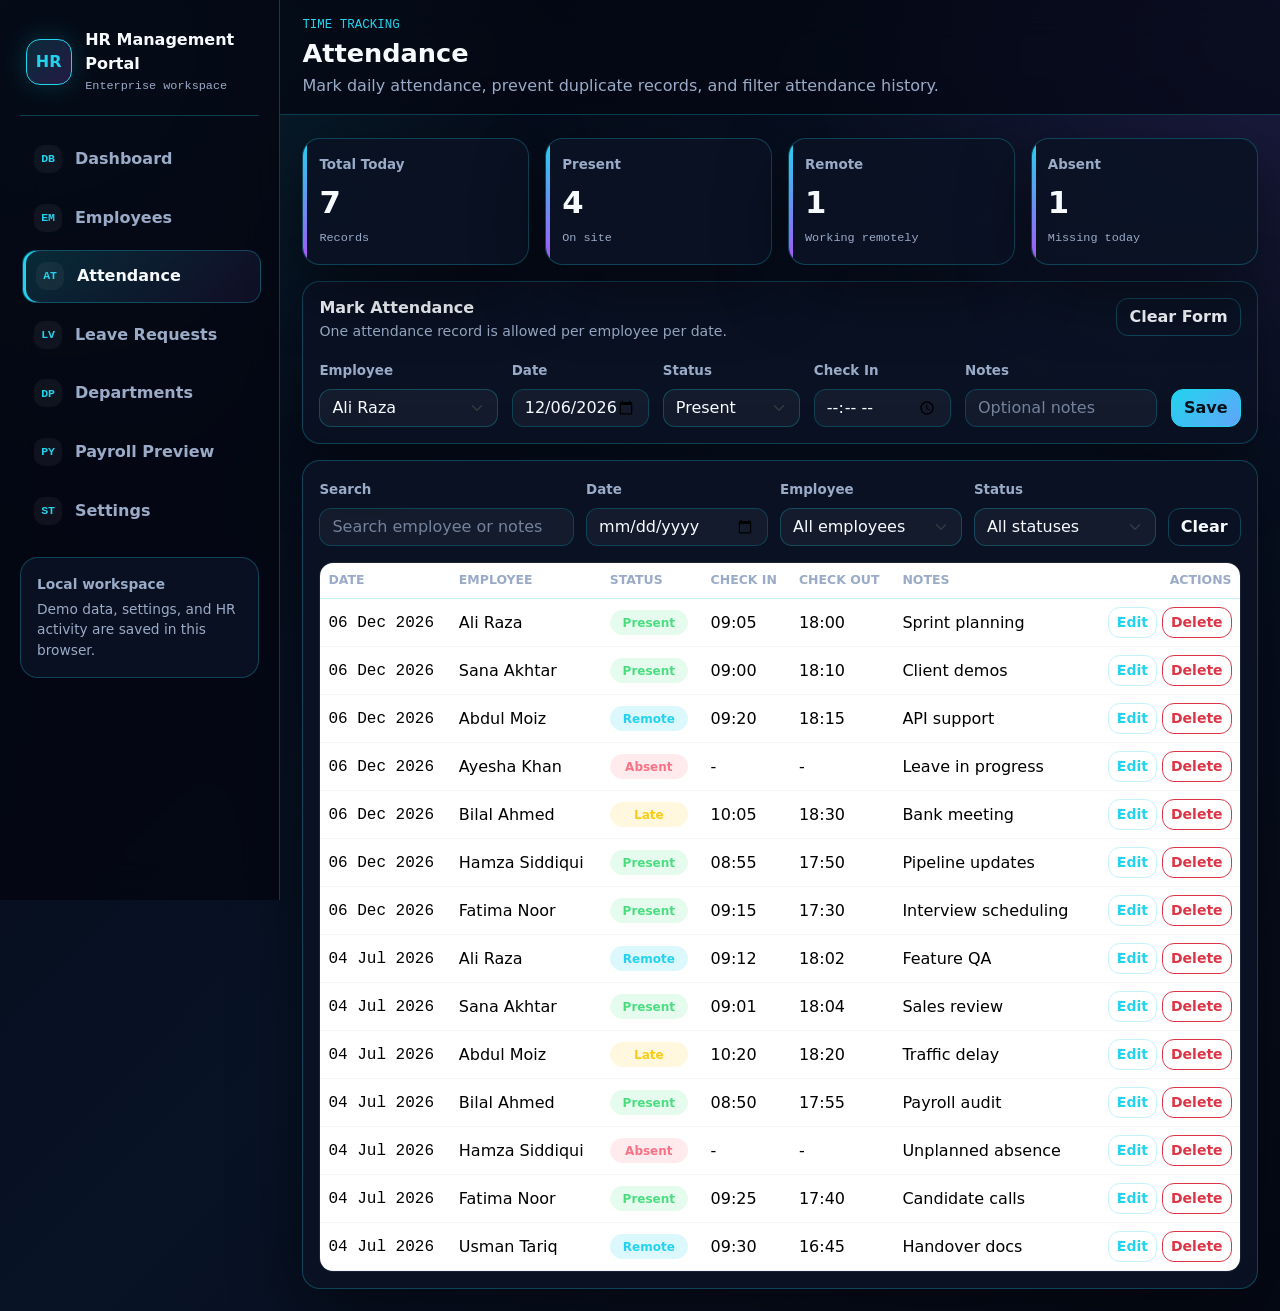
==== attendance.html @ df69374d "Initial HR management portal" ====
<!doctype html><html lang="en"><head><meta charset="utf-8"><meta name="viewport" content="width=device-width, initial-scale=1"><title>Attendance | HR Management Portal</title><link href="https://cdn.jsdelivr.net/npm/bootstrap@5.3.3/dist/css/bootstrap.min.css" rel="stylesheet"><link href="styles.css" rel="stylesheet"><link href="css/attendance.css" rel="stylesheet"></head><body><div class="hr-app"><div id="sidebarMount"></div><main class="main-shell"><header class="topbar"><div><p class="page-kicker">Time Tracking</p><h1 class="page-title">Attendance</h1><p class="page-subtitle">Mark daily attendance, prevent duplicate records, and filter attendance history.</p></div><button class="btn btn-outline-info mobile-nav-toggle" id="mobileNavToggle" type="button">Menu</button></header><section class="content"><div id="statusMessage" class="status-message"></div><div class="hr-grid grid-4 attendance-summary" id="attendanceStats"></div><section class="form-panel mb-3"><div class="panel-header"><div><h2 class="panel-title" id="attendanceFormTitle">Mark Attendance</h2><p class="panel-note">One attendance record is allowed per employee per date.</p></div><button class="btn btn-outline-light" id="resetAttendanceForm" type="button">Clear Form</button></div><form id="attendanceForm"><input type="hidden" id="attendanceId"><div class="attendance-form-grid"><div><label class="form-label">Employee</label><select class="form-select" id="attendanceEmployee" required></select></div><div><label class="form-label">Date</label><input class="form-control" id="attendanceDate" type="date" required></div><div><label class="form-label">Status</label><select class="form-select" id="attendanceStatus"><option>Present</option><option>Absent</option><option>Late</option><option>Remote</option></select></div><div><label class="form-label">Check In</label><input class="form-control" id="checkIn" type="time"></div><div><label class="form-label">Notes</label><input class="form-control" id="attendanceNotes" placeholder="Optional notes"></div><button class="btn btn-primary" type="submit">Save</button></div></form></section><section class="table-panel"><div class="filter-bar"><div><label class="form-label">Search</label><input class="form-control" id="attendanceSearch" placeholder="Search employee or notes"></div><div><label class="form-label">Date</label><input class="form-control" id="attendanceDateFilter" type="date"></div><div><label class="form-label">Employee</label><select class="form-select" id="attendanceEmployeeFilter"></select></div><div><label class="form-label">Status</label><select class="form-select" id="attendanceStatusFilter"><option value="">All statuses</option><option>Present</option><option>Absent</option><option>Late</option><option>Remote</option></select></div><button class="btn btn-outline-light" id="clearAttendanceFilters" type="button">Clear</button></div><div id="attendanceTableWrap"></div></section></section></main></div><script src="https://code.jquery.com/jquery-3.7.1.min.js"></script><script src="https://cdn.jsdelivr.net/npm/bootstrap@5.3.3/dist/js/bootstrap.bundle.min.js"></script><script src="js/shared.js"></script><script src="js/attendance.js"></script></body></html>
---- styles.css ----
:root {
  --bg: #040712;
  --bg-soft: #07111f;
  --card: rgba(10, 18, 36, 0.9);
  --card-strong: rgba(14, 24, 48, 0.96);
  --text: #f7fbff;
  --muted: #9aabc7;
  --cyan: #22d3ee;
  --cyan-soft: rgba(34, 211, 238, 0.16);
  --purple: #a855f7;
  --purple-soft: rgba(168, 85, 247, 0.2);
  --green: #4ade80;
  --green-soft: rgba(74, 222, 128, 0.14);
  --yellow: #facc15;
  --red: #fb7185;
  --border: rgba(34, 211, 238, 0.26);
  --shadow: 0 22px 70px rgba(0, 0, 0, 0.48);
  --radius: 18px;
  --mono: "Cascadia Code", "Fira Code", Consolas, monospace;
}
* { box-sizing: border-box; }
body { min-height: 100vh; margin: 0; background: radial-gradient(circle at top left, rgba(34,211,238,.16), transparent 34rem), radial-gradient(circle at top right, rgba(168,85,247,.13), transparent 30rem), linear-gradient(135deg, var(--bg), #081326 52%, #050915); color: var(--text); font-family: Inter, system-ui, -apple-system, "Segoe UI", sans-serif; }
body.light-mode { --bg: #eef4fb; --bg-soft: #f8fbff; --card: rgba(255,255,255,.92); --card-strong: rgba(255,255,255,.98); --text: #111827; --muted: #5f6f89; --border: rgba(31,114,138,.22); --shadow: 0 18px 52px rgba(15,23,42,.14); background: linear-gradient(135deg, #f6fbff, #edf4fb 52%, #f8fbff); }
a { color: inherit; text-decoration: none; }
a:hover { color: var(--cyan); }
.hr-app { display: flex; min-height: 100vh; }
.sidebar { position: sticky; top: 0; width: 280px; height: 100vh; flex: 0 0 280px; padding: 1.25rem; border-right: 1px solid var(--border); background: rgba(4,7,18,.82); backdrop-filter: blur(18px); overflow-y: auto; z-index: 10; }
body.light-mode .sidebar { background: rgba(255,255,255,.84); }
body.compact-sidebar .sidebar { width: 92px; flex-basis: 92px; }
.sidebar-brand { display: flex; align-items: center; gap: .85rem; padding: .5rem .35rem 1.25rem; border-bottom: 1px solid var(--border); margin-bottom: 1rem; }
.brand-mark { display: grid; width: 46px; height: 46px; flex: 0 0 46px; place-items: center; border: 1px solid var(--cyan); border-radius: 14px; background: linear-gradient(135deg, var(--cyan-soft), var(--purple-soft)); color: var(--cyan); font-weight: 800; box-shadow: 0 0 26px rgba(34,211,238,.2); }
.brand-title { margin: 0; font-size: 1rem; font-weight: 800; }
.brand-subtitle { margin: .1rem 0 0; color: var(--muted); font-family: var(--mono); font-size: .74rem; }
body.compact-sidebar .brand-copy, body.compact-sidebar .nav-label, body.compact-sidebar .sidebar-footer { display: none; }
.sidebar-nav { display: grid; gap: .35rem; }
.sidebar-link { display: flex; align-items: center; gap: .8rem; min-height: 46px; padding: .72rem .82rem; border: 1px solid transparent; border-radius: 14px; color: var(--muted); font-weight: 700; transition: .2s ease; }
.sidebar-link:hover, .sidebar-link.active { border-color: var(--border); background: linear-gradient(135deg, var(--cyan-soft), rgba(168,85,247,.08)); color: var(--text); transform: translateX(2px); }
.sidebar-link.active { box-shadow: inset 3px 0 0 var(--cyan); }
.nav-icon { display: grid; width: 28px; height: 28px; flex: 0 0 28px; place-items: center; border-radius: 10px; background: rgba(255,255,255,.05); color: var(--cyan); font-size: .72rem; font-family: var(--mono); }
.sidebar-footer { margin-top: 1.25rem; padding: 1rem; border: 1px solid var(--border); border-radius: var(--radius); background: var(--card); color: var(--muted); font-size: .86rem; }
.main-shell { flex: 1; min-width: 0; }
.topbar { position: sticky; top: 0; z-index: 8; display: flex; align-items: center; justify-content: space-between; gap: 1rem; padding: 1rem 1.4rem; border-bottom: 1px solid var(--border); background: rgba(4,7,18,.66); backdrop-filter: blur(18px); }
body.light-mode .topbar { background: rgba(255,255,255,.76); }
.page-kicker { margin: 0 0 .2rem; color: var(--cyan); font-family: var(--mono); font-size: .78rem; text-transform: uppercase; }
.page-title { margin: 0; font-size: clamp(1.45rem, 2vw, 2.2rem); font-weight: 850; }
.page-subtitle { max-width: 760px; margin: .35rem 0 0; color: var(--muted); }
.content { width: min(1560px, 100%); margin: 0 auto; padding: 1.4rem; }
.panel, .metric-card, .form-panel, .table-panel, .chart-panel, .action-card, .summary-card, .data-card { border: 1px solid var(--border); border-radius: var(--radius); background: var(--card); box-shadow: var(--shadow); }
.panel, .form-panel, .table-panel, .chart-panel { padding: 1rem; }
.panel-header { display: flex; align-items: flex-start; justify-content: space-between; gap: 1rem; margin-bottom: 1rem; }
.panel-title { margin: 0; font-size: 1rem; font-weight: 800; }
.panel-note { margin: .22rem 0 0; color: var(--muted); font-size: .88rem; }
.metric-card, .summary-card { position: relative; overflow: hidden; padding: 1rem; }
.metric-card::before, .summary-card::before { content: ""; position: absolute; inset: 0 auto 0 0; width: 4px; background: linear-gradient(var(--cyan), var(--purple)); }
.metric-label, .summary-label { margin: 0; color: var(--muted); font-size: .84rem; font-weight: 700; }
.metric-value, .summary-value { margin: .25rem 0 0; font-size: clamp(1.45rem, 2.4vw, 2rem); font-weight: 850; }
.metric-meta, .summary-meta { margin: .35rem 0 0; color: var(--muted); font-family: var(--mono); font-size: .74rem; }
.status-message { display: none; margin-bottom: 1rem; padding: .85rem 1rem; border: 1px solid var(--border); border-radius: 14px; background: var(--card-strong); }
.status-message.show { display: block; }
.status-message.success { border-color: rgba(74,222,128,.5); color: var(--green); }
.status-message.warning { border-color: rgba(250,204,21,.5); color: var(--yellow); }
.status-message.danger { border-color: rgba(251,113,133,.55); color: var(--red); }
.form-control, .form-select { border: 1px solid var(--border); border-radius: 12px; background-color: rgba(255,255,255,.045); color: var(--text); }
.form-control:focus, .form-select:focus { border-color: var(--cyan); background-color: rgba(255,255,255,.07); color: var(--text); box-shadow: 0 0 0 .22rem rgba(34,211,238,.14); }
body.light-mode .form-control, body.light-mode .form-select { background-color: rgba(255,255,255,.88); }
.form-control::placeholder { color: rgba(154,171,199,.72); }
.form-label { color: var(--muted); font-size: .84rem; font-weight: 800; }
.btn { border-radius: 12px; font-weight: 800; }
.btn-primary { border-color: var(--cyan); background: linear-gradient(135deg, var(--cyan), #60a5fa); color: #03101a; }
.btn-primary:hover { border-color: var(--cyan); background: linear-gradient(135deg, #67e8f9, var(--cyan)); color: #03101a; }
.btn-outline-info, .btn-outline-light { border-color: var(--border); color: var(--cyan); }
.btn-outline-light { color: var(--text); }
.btn-outline-info:hover, .btn-outline-light:hover { border-color: var(--cyan); background: var(--cyan-soft); color: var(--text); }
.filter-bar { display: grid; grid-template-columns: 1.4fr repeat(3, minmax(150px,1fr)) auto; gap: .75rem; align-items: end; margin-bottom: 1rem; }
.table { margin: 0; color: var(--text); vertical-align: middle; }
.table thead th { border-bottom: 1px solid var(--border); color: var(--muted); font-size: .78rem; text-transform: uppercase; }
.table tbody td { border-color: rgba(154,171,199,.12); }
.table-hover tbody tr:hover { background-color: rgba(34,211,238,.06); color: var(--text); }
.table-responsive { border: 1px solid rgba(154,171,199,.12); border-radius: 14px; }
.badge { border-radius: 999px; padding: .42rem .62rem; font-weight: 800; }
.badge-soft { border: 1px solid var(--border); background: var(--cyan-soft); color: var(--cyan); }
.badge-success { background: var(--green-soft); color: var(--green); }
.badge-warning { background: rgba(250,204,21,.14); color: var(--yellow); }
.badge-danger { background: rgba(251,113,133,.14); color: var(--red); }
.badge-purple { background: var(--purple-soft); color: #d8b4fe; }
.empty-state { display: grid; min-height: 180px; place-items: center; border: 1px dashed var(--border); border-radius: var(--radius); background: rgba(255,255,255,.035); color: var(--muted); text-align: center; }
.empty-state strong { display: block; color: var(--text); }
.action-card { display: block; min-height: 132px; padding: 1rem; transition: .2s ease; }
.action-card:hover { border-color: var(--cyan); background: var(--card-strong); transform: translateY(-3px); }
.action-icon { display: grid; width: 42px; height: 42px; margin-bottom: .8rem; place-items: center; border-radius: 13px; background: var(--cyan-soft); color: var(--cyan); font-family: var(--mono); }
.action-title { margin: 0; font-weight: 850; }
.action-text { margin: .3rem 0 0; color: var(--muted); font-size: .88rem; }
.hr-grid { display: grid; gap: 1rem; }
.grid-2 { grid-template-columns: repeat(2, minmax(0,1fr)); }
.grid-3 { grid-template-columns: repeat(3, minmax(0,1fr)); }
.grid-4 { grid-template-columns: repeat(4, minmax(0,1fr)); }
.small-muted { color: var(--muted); font-size: .84rem; }
.mono { font-family: var(--mono); }
.mobile-nav-toggle { display: none; }
@media (max-width: 1180px) { .grid-4, .grid-3 { grid-template-columns: repeat(2,minmax(0,1fr)); } .filter-bar { grid-template-columns: repeat(2,minmax(0,1fr)); } }
@media (max-width: 860px) { .hr-app { display: block; } .mobile-nav-toggle { display: inline-flex; } .sidebar { position: fixed; inset: 0 auto 0 0; width: min(310px,86vw); height: 100vh; transform: translateX(-105%); transition: transform .25s ease; } body.sidebar-open .sidebar { transform: translateX(0); } body.compact-sidebar .sidebar { width: min(310px,86vw); } body.compact-sidebar .brand-copy, body.compact-sidebar .nav-label, body.compact-sidebar .sidebar-footer { display: block; } .content { padding: 1rem; } .grid-2, .grid-3, .grid-4, .filter-bar { grid-template-columns: 1fr; } .panel-header { display: block; } .panel-header .btn, .panel-header .btn-group { margin-top: .75rem; } }
@media (max-width: 560px) { .topbar, .content { padding: .9rem; } .table { min-width: 760px; } }
---- css/attendance.css ----
.attendance-form-grid { display: grid; grid-template-columns: 1.3fr repeat(3,minmax(0,1fr)) 1.4fr auto; gap: .85rem; align-items: end; }
.attendance-summary { margin-bottom: 1rem; }
.attendance-badge { min-width: 78px; text-align: center; }
.status-present { background: var(--green-soft); color: var(--green); }
.status-absent { background: rgba(251,113,133,.14); color: var(--red); }
.status-late { background: rgba(250,204,21,.14); color: var(--yellow); }
.status-remote { background: var(--cyan-soft); color: var(--cyan); }
@media (max-width:1180px){.attendance-form-grid{grid-template-columns:repeat(2,minmax(0,1fr));}}
@media (max-width:700px){.attendance-form-grid{grid-template-columns:1fr;}}
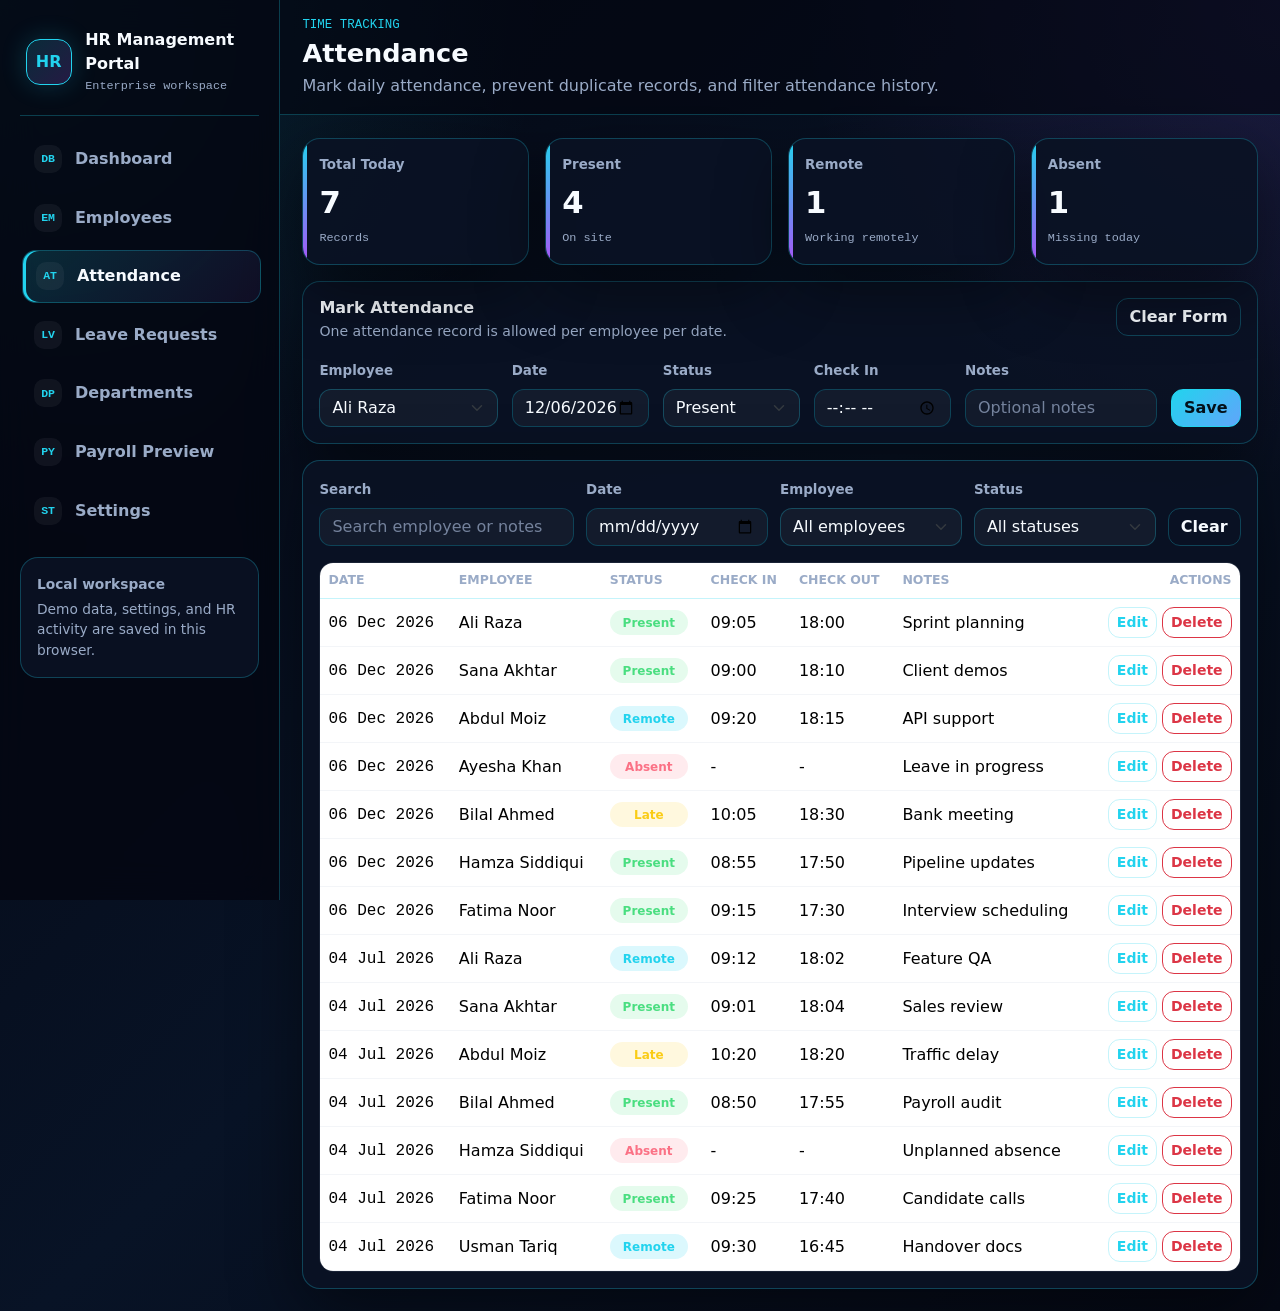
==== commit 0190e6b5: "Add SEO meta tags, canonical URLs, and sitemap" ====
--- a/attendance.html
+++ b/attendance.html
@@ -1 +1,166 @@
-<!doctype html><html lang="en"><head><meta charset="utf-8"><meta name="viewport" content="width=device-width, initial-scale=1"><title>Attendance | HR Management Portal</title><link href="https://cdn.jsdelivr.net/npm/bootstrap@5.3.3/dist/css/bootstrap.min.css" rel="stylesheet"><link href="styles.css" rel="stylesheet"><link href="css/attendance.css" rel="stylesheet"></head><body><div class="hr-app"><div id="sidebarMount"></div><main class="main-shell"><header class="topbar"><div><p class="page-kicker">Time Tracking</p><h1 class="page-title">Attendance</h1><p class="page-subtitle">Mark daily attendance, prevent duplicate records, and filter attendance history.</p></div><button class="btn btn-outline-info mobile-nav-toggle" id="mobileNavToggle" type="button">Menu</button></header><section class="content"><div id="statusMessage" class="status-message"></div><div class="hr-grid grid-4 attendance-summary" id="attendanceStats"></div><section class="form-panel mb-3"><div class="panel-header"><div><h2 class="panel-title" id="attendanceFormTitle">Mark Attendance</h2><p class="panel-note">One attendance record is allowed per employee per date.</p></div><button class="btn btn-outline-light" id="resetAttendanceForm" type="button">Clear Form</button></div><form id="attendanceForm"><input type="hidden" id="attendanceId"><div class="attendance-form-grid"><div><label class="form-label">Employee</label><select class="form-select" id="attendanceEmployee" required></select></div><div><label class="form-label">Date</label><input class="form-control" id="attendanceDate" type="date" required></div><div><label class="form-label">Status</label><select class="form-select" id="attendanceStatus"><option>Present</option><option>Absent</option><option>Late</option><option>Remote</option></select></div><div><label class="form-label">Check In</label><input class="form-control" id="checkIn" type="time"></div><div><label class="form-label">Notes</label><input class="form-control" id="attendanceNotes" placeholder="Optional notes"></div><button class="btn btn-primary" type="submit">Save</button></div></form></section><section class="table-panel"><div class="filter-bar"><div><label class="form-label">Search</label><input class="form-control" id="attendanceSearch" placeholder="Search employee or notes"></div><div><label class="form-label">Date</label><input class="form-control" id="attendanceDateFilter" type="date"></div><div><label class="form-label">Employee</label><select class="form-select" id="attendanceEmployeeFilter"></select></div><div><label class="form-label">Status</label><select class="form-select" id="attendanceStatusFilter"><option value="">All statuses</option><option>Present</option><option>Absent</option><option>Late</option><option>Remote</option></select></div><button class="btn btn-outline-light" id="clearAttendanceFilters" type="button">Clear</button></div><div id="attendanceTableWrap"></div></section></section></main></div><script src="https://code.jquery.com/jquery-3.7.1.min.js"></script><script src="https://cdn.jsdelivr.net/npm/bootstrap@5.3.3/dist/js/bootstrap.bundle.min.js"></script><script src="js/shared.js"></script><script src="js/attendance.js"></script></body></html>
+<!doctype html>
+<html lang="en">
+  <head>
+    <meta charset="utf-8" />
+    <meta name="viewport" content="width=device-width, initial-scale=1" />
+    <title>Attendance | HR Management Portal</title>
+    <meta name="description" content="A browser-based enterprise HR management portal with employees, attendance, leave requests, departments, payroll preview, dashboard analytics, dark mode, and localStorage persistence." />
+    <link rel="canonical" href="https://fazal305.github.io/hr-management-portal/attendance.html" />
+    <meta property="og:type" content="website" />
+    <meta property="og:url" content="https://fazal305.github.io/hr-management-portal/attendance.html" />
+    <meta property="og:title" content="Attendance | HR Management Portal" />
+    <meta property="og:description" content="A browser-based enterprise HR management portal with employees, attendance, leave requests, departments, payroll preview, dashboard analytics, dark mode, and localStorage persistence." />
+    <meta name="twitter:card" content="summary_large_image" />
+    <meta name="twitter:title" content="Attendance | HR Management Portal" />
+    <meta name="twitter:description" content="A browser-based enterprise HR management portal with employees, attendance, leave requests, departments, payroll preview, dashboard analytics, dark mode, and localStorage persistence." />
+    <link
+      href="https://cdn.jsdelivr.net/npm/bootstrap@5.3.3/dist/css/bootstrap.min.css"
+      rel="stylesheet"
+    />
+    <link href="styles.css" rel="stylesheet" />
+    <link href="css/attendance.css" rel="stylesheet" />
+  </head>
+  <body>
+    <div class="hr-app">
+      <div id="sidebarMount"></div>
+      <main class="main-shell">
+        <header class="topbar">
+          <div>
+            <p class="page-kicker">Time Tracking</p>
+            <h1 class="page-title">Attendance</h1>
+            <p class="page-subtitle">
+              Mark daily attendance, prevent duplicate records, and filter
+              attendance history.
+            </p>
+          </div>
+          <button
+            class="btn btn-outline-info mobile-nav-toggle"
+            id="mobileNavToggle"
+            type="button"
+          >
+            Menu
+          </button>
+        </header>
+        <section class="content">
+          <div id="statusMessage" class="status-message"></div>
+          <div
+            class="hr-grid grid-4 attendance-summary"
+            id="attendanceStats"
+          ></div>
+          <section class="form-panel mb-3">
+            <div class="panel-header">
+              <div>
+                <h2 class="panel-title" id="attendanceFormTitle">
+                  Mark Attendance
+                </h2>
+                <p class="panel-note">
+                  One attendance record is allowed per employee per date.
+                </p>
+              </div>
+              <button
+                class="btn btn-outline-light"
+                id="resetAttendanceForm"
+                type="button"
+              >
+                Clear Form
+              </button>
+            </div>
+            <form id="attendanceForm">
+              <input type="hidden" id="attendanceId" />
+              <div class="attendance-form-grid">
+                <div>
+                  <label class="form-label">Employee</label
+                  ><select
+                    class="form-select"
+                    id="attendanceEmployee"
+                    required
+                  ></select>
+                </div>
+                <div>
+                  <label class="form-label">Date</label
+                  ><input
+                    class="form-control"
+                    id="attendanceDate"
+                    type="date"
+                    required
+                  />
+                </div>
+                <div>
+                  <label class="form-label">Status</label
+                  ><select class="form-select" id="attendanceStatus">
+                    <option>Present</option>
+                    <option>Absent</option>
+                    <option>Late</option>
+                    <option>Remote</option>
+                  </select>
+                </div>
+                <div>
+                  <label class="form-label">Check In</label
+                  ><input class="form-control" id="checkIn" type="time" />
+                </div>
+                <div>
+                  <label class="form-label">Notes</label
+                  ><input
+                    class="form-control"
+                    id="attendanceNotes"
+                    placeholder="Optional notes"
+                  />
+                </div>
+                <button class="btn btn-primary" type="submit">Save</button>
+              </div>
+            </form>
+          </section>
+          <section class="table-panel">
+            <div class="filter-bar">
+              <div>
+                <label class="form-label">Search</label
+                ><input
+                  class="form-control"
+                  id="attendanceSearch"
+                  placeholder="Search employee or notes"
+                />
+              </div>
+              <div>
+                <label class="form-label">Date</label
+                ><input
+                  class="form-control"
+                  id="attendanceDateFilter"
+                  type="date"
+                />
+              </div>
+              <div>
+                <label class="form-label">Employee</label
+                ><select
+                  class="form-select"
+                  id="attendanceEmployeeFilter"
+                ></select>
+              </div>
+              <div>
+                <label class="form-label">Status</label
+                ><select class="form-select" id="attendanceStatusFilter">
+                  <option value="">All statuses</option>
+                  <option>Present</option>
+                  <option>Absent</option>
+                  <option>Late</option>
+                  <option>Remote</option>
+                </select>
+              </div>
+              <button
+                class="btn btn-outline-light"
+                id="clearAttendanceFilters"
+                type="button"
+              >
+                Clear
+              </button>
+            </div>
+            <div id="attendanceTableWrap"></div>
+          </section>
+        </section>
+      </main>
+    </div>
+    <script src="https://code.jquery.com/jquery-3.7.1.min.js"></script>
+    <script src="https://cdn.jsdelivr.net/npm/bootstrap@5.3.3/dist/js/bootstrap.bundle.min.js"></script>
+    <script src="js/shared.js"></script>
+    <script src="js/attendance.js"></script>
+  </body>
+</html>
--- a/styles.css
+++ b/styles.css
@@ -18,85 +18,636 @@
   --radius: 18px;
   --mono: "Cascadia Code", "Fira Code", Consolas, monospace;
 }
-* { box-sizing: border-box; }
-body { min-height: 100vh; margin: 0; background: radial-gradient(circle at top left, rgba(34,211,238,.16), transparent 34rem), radial-gradient(circle at top right, rgba(168,85,247,.13), transparent 30rem), linear-gradient(135deg, var(--bg), #081326 52%, #050915); color: var(--text); font-family: Inter, system-ui, -apple-system, "Segoe UI", sans-serif; }
-body.light-mode { --bg: #eef4fb; --bg-soft: #f8fbff; --card: rgba(255,255,255,.92); --card-strong: rgba(255,255,255,.98); --text: #111827; --muted: #5f6f89; --border: rgba(31,114,138,.22); --shadow: 0 18px 52px rgba(15,23,42,.14); background: linear-gradient(135deg, #f6fbff, #edf4fb 52%, #f8fbff); }
-a { color: inherit; text-decoration: none; }
-a:hover { color: var(--cyan); }
-.hr-app { display: flex; min-height: 100vh; }
-.sidebar { position: sticky; top: 0; width: 280px; height: 100vh; flex: 0 0 280px; padding: 1.25rem; border-right: 1px solid var(--border); background: rgba(4,7,18,.82); backdrop-filter: blur(18px); overflow-y: auto; z-index: 10; }
-body.light-mode .sidebar { background: rgba(255,255,255,.84); }
-body.compact-sidebar .sidebar { width: 92px; flex-basis: 92px; }
-.sidebar-brand { display: flex; align-items: center; gap: .85rem; padding: .5rem .35rem 1.25rem; border-bottom: 1px solid var(--border); margin-bottom: 1rem; }
-.brand-mark { display: grid; width: 46px; height: 46px; flex: 0 0 46px; place-items: center; border: 1px solid var(--cyan); border-radius: 14px; background: linear-gradient(135deg, var(--cyan-soft), var(--purple-soft)); color: var(--cyan); font-weight: 800; box-shadow: 0 0 26px rgba(34,211,238,.2); }
-.brand-title { margin: 0; font-size: 1rem; font-weight: 800; }
-.brand-subtitle { margin: .1rem 0 0; color: var(--muted); font-family: var(--mono); font-size: .74rem; }
-body.compact-sidebar .brand-copy, body.compact-sidebar .nav-label, body.compact-sidebar .sidebar-footer { display: none; }
-.sidebar-nav { display: grid; gap: .35rem; }
-.sidebar-link { display: flex; align-items: center; gap: .8rem; min-height: 46px; padding: .72rem .82rem; border: 1px solid transparent; border-radius: 14px; color: var(--muted); font-weight: 700; transition: .2s ease; }
-.sidebar-link:hover, .sidebar-link.active { border-color: var(--border); background: linear-gradient(135deg, var(--cyan-soft), rgba(168,85,247,.08)); color: var(--text); transform: translateX(2px); }
-.sidebar-link.active { box-shadow: inset 3px 0 0 var(--cyan); }
-.nav-icon { display: grid; width: 28px; height: 28px; flex: 0 0 28px; place-items: center; border-radius: 10px; background: rgba(255,255,255,.05); color: var(--cyan); font-size: .72rem; font-family: var(--mono); }
-.sidebar-footer { margin-top: 1.25rem; padding: 1rem; border: 1px solid var(--border); border-radius: var(--radius); background: var(--card); color: var(--muted); font-size: .86rem; }
-.main-shell { flex: 1; min-width: 0; }
-.topbar { position: sticky; top: 0; z-index: 8; display: flex; align-items: center; justify-content: space-between; gap: 1rem; padding: 1rem 1.4rem; border-bottom: 1px solid var(--border); background: rgba(4,7,18,.66); backdrop-filter: blur(18px); }
-body.light-mode .topbar { background: rgba(255,255,255,.76); }
-.page-kicker { margin: 0 0 .2rem; color: var(--cyan); font-family: var(--mono); font-size: .78rem; text-transform: uppercase; }
-.page-title { margin: 0; font-size: clamp(1.45rem, 2vw, 2.2rem); font-weight: 850; }
-.page-subtitle { max-width: 760px; margin: .35rem 0 0; color: var(--muted); }
-.content { width: min(1560px, 100%); margin: 0 auto; padding: 1.4rem; }
-.panel, .metric-card, .form-panel, .table-panel, .chart-panel, .action-card, .summary-card, .data-card { border: 1px solid var(--border); border-radius: var(--radius); background: var(--card); box-shadow: var(--shadow); }
-.panel, .form-panel, .table-panel, .chart-panel { padding: 1rem; }
-.panel-header { display: flex; align-items: flex-start; justify-content: space-between; gap: 1rem; margin-bottom: 1rem; }
-.panel-title { margin: 0; font-size: 1rem; font-weight: 800; }
-.panel-note { margin: .22rem 0 0; color: var(--muted); font-size: .88rem; }
-.metric-card, .summary-card { position: relative; overflow: hidden; padding: 1rem; }
-.metric-card::before, .summary-card::before { content: ""; position: absolute; inset: 0 auto 0 0; width: 4px; background: linear-gradient(var(--cyan), var(--purple)); }
-.metric-label, .summary-label { margin: 0; color: var(--muted); font-size: .84rem; font-weight: 700; }
-.metric-value, .summary-value { margin: .25rem 0 0; font-size: clamp(1.45rem, 2.4vw, 2rem); font-weight: 850; }
-.metric-meta, .summary-meta { margin: .35rem 0 0; color: var(--muted); font-family: var(--mono); font-size: .74rem; }
-.status-message { display: none; margin-bottom: 1rem; padding: .85rem 1rem; border: 1px solid var(--border); border-radius: 14px; background: var(--card-strong); }
-.status-message.show { display: block; }
-.status-message.success { border-color: rgba(74,222,128,.5); color: var(--green); }
-.status-message.warning { border-color: rgba(250,204,21,.5); color: var(--yellow); }
-.status-message.danger { border-color: rgba(251,113,133,.55); color: var(--red); }
-.form-control, .form-select { border: 1px solid var(--border); border-radius: 12px; background-color: rgba(255,255,255,.045); color: var(--text); }
-.form-control:focus, .form-select:focus { border-color: var(--cyan); background-color: rgba(255,255,255,.07); color: var(--text); box-shadow: 0 0 0 .22rem rgba(34,211,238,.14); }
-body.light-mode .form-control, body.light-mode .form-select { background-color: rgba(255,255,255,.88); }
-.form-control::placeholder { color: rgba(154,171,199,.72); }
-.form-label { color: var(--muted); font-size: .84rem; font-weight: 800; }
-.btn { border-radius: 12px; font-weight: 800; }
-.btn-primary { border-color: var(--cyan); background: linear-gradient(135deg, var(--cyan), #60a5fa); color: #03101a; }
-.btn-primary:hover { border-color: var(--cyan); background: linear-gradient(135deg, #67e8f9, var(--cyan)); color: #03101a; }
-.btn-outline-info, .btn-outline-light { border-color: var(--border); color: var(--cyan); }
-.btn-outline-light { color: var(--text); }
-.btn-outline-info:hover, .btn-outline-light:hover { border-color: var(--cyan); background: var(--cyan-soft); color: var(--text); }
-.filter-bar { display: grid; grid-template-columns: 1.4fr repeat(3, minmax(150px,1fr)) auto; gap: .75rem; align-items: end; margin-bottom: 1rem; }
-.table { margin: 0; color: var(--text); vertical-align: middle; }
-.table thead th { border-bottom: 1px solid var(--border); color: var(--muted); font-size: .78rem; text-transform: uppercase; }
-.table tbody td { border-color: rgba(154,171,199,.12); }
-.table-hover tbody tr:hover { background-color: rgba(34,211,238,.06); color: var(--text); }
-.table-responsive { border: 1px solid rgba(154,171,199,.12); border-radius: 14px; }
-.badge { border-radius: 999px; padding: .42rem .62rem; font-weight: 800; }
-.badge-soft { border: 1px solid var(--border); background: var(--cyan-soft); color: var(--cyan); }
-.badge-success { background: var(--green-soft); color: var(--green); }
-.badge-warning { background: rgba(250,204,21,.14); color: var(--yellow); }
-.badge-danger { background: rgba(251,113,133,.14); color: var(--red); }
-.badge-purple { background: var(--purple-soft); color: #d8b4fe; }
-.empty-state { display: grid; min-height: 180px; place-items: center; border: 1px dashed var(--border); border-radius: var(--radius); background: rgba(255,255,255,.035); color: var(--muted); text-align: center; }
-.empty-state strong { display: block; color: var(--text); }
-.action-card { display: block; min-height: 132px; padding: 1rem; transition: .2s ease; }
-.action-card:hover { border-color: var(--cyan); background: var(--card-strong); transform: translateY(-3px); }
-.action-icon { display: grid; width: 42px; height: 42px; margin-bottom: .8rem; place-items: center; border-radius: 13px; background: var(--cyan-soft); color: var(--cyan); font-family: var(--mono); }
-.action-title { margin: 0; font-weight: 850; }
-.action-text { margin: .3rem 0 0; color: var(--muted); font-size: .88rem; }
-.hr-grid { display: grid; gap: 1rem; }
-.grid-2 { grid-template-columns: repeat(2, minmax(0,1fr)); }
-.grid-3 { grid-template-columns: repeat(3, minmax(0,1fr)); }
-.grid-4 { grid-template-columns: repeat(4, minmax(0,1fr)); }
-.small-muted { color: var(--muted); font-size: .84rem; }
-.mono { font-family: var(--mono); }
-.mobile-nav-toggle { display: none; }
-@media (max-width: 1180px) { .grid-4, .grid-3 { grid-template-columns: repeat(2,minmax(0,1fr)); } .filter-bar { grid-template-columns: repeat(2,minmax(0,1fr)); } }
-@media (max-width: 860px) { .hr-app { display: block; } .mobile-nav-toggle { display: inline-flex; } .sidebar { position: fixed; inset: 0 auto 0 0; width: min(310px,86vw); height: 100vh; transform: translateX(-105%); transition: transform .25s ease; } body.sidebar-open .sidebar { transform: translateX(0); } body.compact-sidebar .sidebar { width: min(310px,86vw); } body.compact-sidebar .brand-copy, body.compact-sidebar .nav-label, body.compact-sidebar .sidebar-footer { display: block; } .content { padding: 1rem; } .grid-2, .grid-3, .grid-4, .filter-bar { grid-template-columns: 1fr; } .panel-header { display: block; } .panel-header .btn, .panel-header .btn-group { margin-top: .75rem; } }
-@media (max-width: 560px) { .topbar, .content { padding: .9rem; } .table { min-width: 760px; } }
+* {
+  box-sizing: border-box;
+}
+body {
+  min-height: 100vh;
+  margin: 0;
+  background:
+    radial-gradient(
+      circle at top left,
+      rgba(34, 211, 238, 0.16),
+      transparent 34rem
+    ),
+    radial-gradient(
+      circle at top right,
+      rgba(168, 85, 247, 0.13),
+      transparent 30rem
+    ),
+    linear-gradient(135deg, var(--bg), #081326 52%, #050915);
+  color: var(--text);
+  font-family:
+    Inter,
+    system-ui,
+    -apple-system,
+    "Segoe UI",
+    sans-serif;
+}
+body.light-mode {
+  --bg: #eef4fb;
+  --bg-soft: #f8fbff;
+  --card: rgba(255, 255, 255, 0.92);
+  --card-strong: rgba(255, 255, 255, 0.98);
+  --text: #111827;
+  --muted: #5f6f89;
+  --border: rgba(31, 114, 138, 0.22);
+  --shadow: 0 18px 52px rgba(15, 23, 42, 0.14);
+  background: linear-gradient(135deg, #f6fbff, #edf4fb 52%, #f8fbff);
+}
+body.page-ready .main-shell {
+  animation: pageEnter 0.32s ease both;
+}
+body.page-leaving .main-shell {
+  animation: pageExit 0.22s ease both;
+}
+.page-loader {
+  position: fixed;
+  inset: 0;
+  z-index: 9999;
+  display: grid;
+  place-items: center;
+  pointer-events: none;
+  opacity: 0;
+  visibility: hidden;
+  background:
+    radial-gradient(circle at center, rgba(34, 211, 238, 0.14), transparent 22rem),
+    rgba(4, 7, 18, 0.74);
+  backdrop-filter: blur(12px);
+  transition:
+    opacity 0.22s ease,
+    visibility 0.22s ease;
+}
+body.light-mode .page-loader {
+  background:
+    radial-gradient(circle at center, rgba(34, 211, 238, 0.16), transparent 22rem),
+    rgba(248, 251, 255, 0.72);
+}
+body.page-leaving .page-loader,
+body.page-loading .page-loader {
+  opacity: 1;
+  visibility: visible;
+}
+.loader-card {
+  display: grid;
+  gap: 0.9rem;
+  min-width: 220px;
+  padding: 1.1rem 1.2rem;
+  border: 1px solid var(--border);
+  border-radius: var(--radius);
+  background: var(--card-strong);
+  box-shadow: var(--shadow);
+  text-align: center;
+  transform: translateY(10px) scale(0.98);
+  transition: transform 0.22s ease;
+}
+body.page-leaving .loader-card,
+body.page-loading .loader-card {
+  transform: translateY(0) scale(1);
+}
+.loader-ring {
+  width: 46px;
+  height: 46px;
+  margin: 0 auto;
+  border: 3px solid rgba(154, 171, 199, 0.18);
+  border-top-color: var(--cyan);
+  border-right-color: var(--purple);
+  border-radius: 50%;
+  animation: loaderSpin 0.8s linear infinite;
+}
+.loader-text {
+  margin: 0;
+  color: var(--text);
+  font-family: var(--mono);
+  font-size: 0.8rem;
+  font-weight: 800;
+  text-transform: uppercase;
+}
+@keyframes pageEnter {
+  from {
+    opacity: 0;
+    transform: translateY(8px);
+  }
+  to {
+    opacity: 1;
+    transform: translateY(0);
+  }
+}
+@keyframes pageExit {
+  from {
+    opacity: 1;
+    transform: translateY(0);
+  }
+  to {
+    opacity: 0;
+    transform: translateY(-8px);
+  }
+}
+@keyframes loaderSpin {
+  to {
+    transform: rotate(360deg);
+  }
+}
+@media (prefers-reduced-motion: reduce) {
+  body.page-ready .main-shell,
+  body.page-leaving .main-shell,
+  .loader-ring {
+    animation: none;
+  }
+  .page-loader,
+  .loader-card {
+    transition: none;
+  }
+}
+a {
+  color: inherit;
+  text-decoration: none;
+}
+a:hover {
+  color: var(--cyan);
+}
+.hr-app {
+  display: flex;
+  min-height: 100vh;
+}
+.sidebar {
+  position: sticky;
+  top: 0;
+  width: 280px;
+  height: 100vh;
+  flex: 0 0 280px;
+  padding: 1.25rem;
+  border-right: 1px solid var(--border);
+  background: rgba(4, 7, 18, 0.82);
+  backdrop-filter: blur(18px);
+  overflow-y: auto;
+  z-index: 10;
+}
+body.light-mode .sidebar {
+  background: rgba(255, 255, 255, 0.84);
+}
+body.compact-sidebar .sidebar {
+  width: 92px;
+  flex-basis: 92px;
+}
+.sidebar-brand {
+  display: flex;
+  align-items: center;
+  gap: 0.85rem;
+  padding: 0.5rem 0.35rem 1.25rem;
+  border-bottom: 1px solid var(--border);
+  margin-bottom: 1rem;
+}
+.brand-mark {
+  display: grid;
+  width: 46px;
+  height: 46px;
+  flex: 0 0 46px;
+  place-items: center;
+  border: 1px solid var(--cyan);
+  border-radius: 14px;
+  background: linear-gradient(135deg, var(--cyan-soft), var(--purple-soft));
+  color: var(--cyan);
+  font-weight: 800;
+  box-shadow: 0 0 26px rgba(34, 211, 238, 0.2);
+}
+.brand-title {
+  margin: 0;
+  font-size: 1rem;
+  font-weight: 800;
+}
+.brand-subtitle {
+  margin: 0.1rem 0 0;
+  color: var(--muted);
+  font-family: var(--mono);
+  font-size: 0.74rem;
+}
+body.compact-sidebar .brand-copy,
+body.compact-sidebar .nav-label,
+body.compact-sidebar .sidebar-footer {
+  display: none;
+}
+.sidebar-nav {
+  display: grid;
+  gap: 0.35rem;
+}
+.sidebar-link {
+  display: flex;
+  align-items: center;
+  gap: 0.8rem;
+  min-height: 46px;
+  padding: 0.72rem 0.82rem;
+  border: 1px solid transparent;
+  border-radius: 14px;
+  color: var(--muted);
+  font-weight: 700;
+  transition: 0.2s ease;
+}
+.sidebar-link:hover,
+.sidebar-link.active {
+  border-color: var(--border);
+  background: linear-gradient(
+    135deg,
+    var(--cyan-soft),
+    rgba(168, 85, 247, 0.08)
+  );
+  color: var(--text);
+  transform: translateX(2px);
+}
+.sidebar-link.active {
+  box-shadow: inset 3px 0 0 var(--cyan);
+}
+.nav-icon {
+  display: grid;
+  width: 28px;
+  height: 28px;
+  flex: 0 0 28px;
+  place-items: center;
+  border-radius: 10px;
+  background: rgba(255, 255, 255, 0.05);
+  color: var(--cyan);
+  font-size: 0.72rem;
+  font-family: var(--mono);
+}
+.sidebar-footer {
+  margin-top: 1.25rem;
+  padding: 1rem;
+  border: 1px solid var(--border);
+  border-radius: var(--radius);
+  background: var(--card);
+  color: var(--muted);
+  font-size: 0.86rem;
+}
+.main-shell {
+  flex: 1;
+  min-width: 0;
+}
+.topbar {
+  position: sticky;
+  top: 0;
+  z-index: 8;
+  display: flex;
+  align-items: center;
+  justify-content: space-between;
+  gap: 1rem;
+  padding: 1rem 1.4rem;
+  border-bottom: 1px solid var(--border);
+  background: rgba(4, 7, 18, 0.66);
+  backdrop-filter: blur(18px);
+}
+body.light-mode .topbar {
+  background: rgba(255, 255, 255, 0.76);
+}
+.page-kicker {
+  margin: 0 0 0.2rem;
+  color: var(--cyan);
+  font-family: var(--mono);
+  font-size: 0.78rem;
+  text-transform: uppercase;
+}
+.page-title {
+  margin: 0;
+  font-size: clamp(1.45rem, 2vw, 2.2rem);
+  font-weight: 850;
+}
+.page-subtitle {
+  max-width: 760px;
+  margin: 0.35rem 0 0;
+  color: var(--muted);
+}
+.content {
+  width: min(1560px, 100%);
+  margin: 0 auto;
+  padding: 1.4rem;
+}
+.panel,
+.metric-card,
+.form-panel,
+.table-panel,
+.chart-panel,
+.action-card,
+.summary-card,
+.data-card {
+  border: 1px solid var(--border);
+  border-radius: var(--radius);
+  background: var(--card);
+  box-shadow: var(--shadow);
+}
+.panel,
+.form-panel,
+.table-panel,
+.chart-panel {
+  padding: 1rem;
+}
+.panel-header {
+  display: flex;
+  align-items: flex-start;
+  justify-content: space-between;
+  gap: 1rem;
+  margin-bottom: 1rem;
+}
+.panel-title {
+  margin: 0;
+  font-size: 1rem;
+  font-weight: 800;
+}
+.panel-note {
+  margin: 0.22rem 0 0;
+  color: var(--muted);
+  font-size: 0.88rem;
+}
+.metric-card,
+.summary-card {
+  position: relative;
+  overflow: hidden;
+  padding: 1rem;
+}
+.metric-card::before,
+.summary-card::before {
+  content: "";
+  position: absolute;
+  inset: 0 auto 0 0;
+  width: 4px;
+  background: linear-gradient(var(--cyan), var(--purple));
+}
+.metric-label,
+.summary-label {
+  margin: 0;
+  color: var(--muted);
+  font-size: 0.84rem;
+  font-weight: 700;
+}
+.metric-value,
+.summary-value {
+  margin: 0.25rem 0 0;
+  font-size: clamp(1.45rem, 2.4vw, 2rem);
+  font-weight: 850;
+}
+.metric-meta,
+.summary-meta {
+  margin: 0.35rem 0 0;
+  color: var(--muted);
+  font-family: var(--mono);
+  font-size: 0.74rem;
+}
+.status-message {
+  display: none;
+  margin-bottom: 1rem;
+  padding: 0.85rem 1rem;
+  border: 1px solid var(--border);
+  border-radius: 14px;
+  background: var(--card-strong);
+}
+.status-message.show {
+  display: block;
+}
+.status-message.success {
+  border-color: rgba(74, 222, 128, 0.5);
+  color: var(--green);
+}
+.status-message.warning {
+  border-color: rgba(250, 204, 21, 0.5);
+  color: var(--yellow);
+}
+.status-message.danger {
+  border-color: rgba(251, 113, 133, 0.55);
+  color: var(--red);
+}
+.form-control,
+.form-select {
+  border: 1px solid var(--border);
+  border-radius: 12px;
+  background-color: rgba(255, 255, 255, 0.045);
+  color: var(--text);
+}
+.form-control:focus,
+.form-select:focus {
+  border-color: var(--cyan);
+  background-color: rgba(255, 255, 255, 0.07);
+  color: var(--text);
+  box-shadow: 0 0 0 0.22rem rgba(34, 211, 238, 0.14);
+}
+body.light-mode .form-control,
+body.light-mode .form-select {
+  background-color: rgba(255, 255, 255, 0.88);
+}
+.form-control::placeholder {
+  color: rgba(154, 171, 199, 0.72);
+}
+.form-label {
+  color: var(--muted);
+  font-size: 0.84rem;
+  font-weight: 800;
+}
+.btn {
+  border-radius: 12px;
+  font-weight: 800;
+}
+.btn-primary {
+  border-color: var(--cyan);
+  background: linear-gradient(135deg, var(--cyan), #60a5fa);
+  color: #03101a;
+}
+.btn-primary:hover {
+  border-color: var(--cyan);
+  background: linear-gradient(135deg, #67e8f9, var(--cyan));
+  color: #03101a;
+}
+.btn-outline-info,
+.btn-outline-light {
+  border-color: var(--border);
+  color: var(--cyan);
+}
+.btn-outline-light {
+  color: var(--text);
+}
+.btn-outline-info:hover,
+.btn-outline-light:hover {
+  border-color: var(--cyan);
+  background: var(--cyan-soft);
+  color: var(--text);
+}
+.filter-bar {
+  display: grid;
+  grid-template-columns: 1.4fr repeat(3, minmax(150px, 1fr)) auto;
+  gap: 0.75rem;
+  align-items: end;
+  margin-bottom: 1rem;
+}
+.table {
+  margin: 0;
+  color: var(--text);
+  vertical-align: middle;
+}
+.table thead th {
+  border-bottom: 1px solid var(--border);
+  color: var(--muted);
+  font-size: 0.78rem;
+  text-transform: uppercase;
+}
+.table tbody td {
+  border-color: rgba(154, 171, 199, 0.12);
+}
+.table-hover tbody tr:hover {
+  background-color: rgba(34, 211, 238, 0.06);
+  color: var(--text);
+}
+.table-responsive {
+  border: 1px solid rgba(154, 171, 199, 0.12);
+  border-radius: 14px;
+}
+.badge {
+  border-radius: 999px;
+  padding: 0.42rem 0.62rem;
+  font-weight: 800;
+}
+.badge-soft {
+  border: 1px solid var(--border);
+  background: var(--cyan-soft);
+  color: var(--cyan);
+}
+.badge-success {
+  background: var(--green-soft);
+  color: var(--green);
+}
+.badge-warning {
+  background: rgba(250, 204, 21, 0.14);
+  color: var(--yellow);
+}
+.badge-danger {
+  background: rgba(251, 113, 133, 0.14);
+  color: var(--red);
+}
+.badge-purple {
+  background: var(--purple-soft);
+  color: #d8b4fe;
+}
+.empty-state {
+  display: grid;
+  min-height: 180px;
+  place-items: center;
+  border: 1px dashed var(--border);
+  border-radius: var(--radius);
+  background: rgba(255, 255, 255, 0.035);
+  color: var(--muted);
+  text-align: center;
+}
+.empty-state strong {
+  display: block;
+  color: var(--text);
+}
+.action-card {
+  display: block;
+  min-height: 132px;
+  padding: 1rem;
+  transition: 0.2s ease;
+}
+.action-card:hover {
+  border-color: var(--cyan);
+  background: var(--card-strong);
+  transform: translateY(-3px);
+}
+.action-icon {
+  display: grid;
+  width: 42px;
+  height: 42px;
+  margin-bottom: 0.8rem;
+  place-items: center;
+  border-radius: 13px;
+  background: var(--cyan-soft);
+  color: var(--cyan);
+  font-family: var(--mono);
+}
+.action-title {
+  margin: 0;
+  font-weight: 850;
+}
+.action-text {
+  margin: 0.3rem 0 0;
+  color: var(--muted);
+  font-size: 0.88rem;
+}
+.hr-grid {
+  display: grid;
+  gap: 1rem;
+}
+.grid-2 {
+  grid-template-columns: repeat(2, minmax(0, 1fr));
+}
+.grid-3 {
+  grid-template-columns: repeat(3, minmax(0, 1fr));
+}
+.grid-4 {
+  grid-template-columns: repeat(4, minmax(0, 1fr));
+}
+.small-muted {
+  color: var(--muted);
+  font-size: 0.84rem;
+}
+.mono {
+  font-family: var(--mono);
+}
+.mobile-nav-toggle {
+  display: none;
+}
+@media (max-width: 1180px) {
+  .grid-4,
+  .grid-3 {
+    grid-template-columns: repeat(2, minmax(0, 1fr));
+  }
+  .filter-bar {
+    grid-template-columns: repeat(2, minmax(0, 1fr));
+  }
+}
+@media (max-width: 860px) {
+  .hr-app {
+    display: block;
+  }
+  .mobile-nav-toggle {
+    display: inline-flex;
+  }
+  .sidebar {
+    position: fixed;
+    inset: 0 auto 0 0;
+    width: min(310px, 86vw);
+    height: 100vh;
+    transform: translateX(-105%);
+    transition: transform 0.25s ease;
+  }
+  body.sidebar-open .sidebar {
+    transform: translateX(0);
+  }
+  body.compact-sidebar .sidebar {
+    width: min(310px, 86vw);
+  }
+  body.compact-sidebar .brand-copy,
+  body.compact-sidebar .nav-label,
+  body.compact-sidebar .sidebar-footer {
+    display: block;
+  }
+  .content {
+    padding: 1rem;
+  }
+  .grid-2,
+  .grid-3,
+  .grid-4,
+  .filter-bar {
+    grid-template-columns: 1fr;
+  }
+  .panel-header {
+    display: block;
+  }
+  .panel-header .btn,
+  .panel-header .btn-group {
+    margin-top: 0.75rem;
+  }
+}
+@media (max-width: 560px) {
+  .topbar,
+  .content {
+    padding: 0.9rem;
+  }
+  .table {
+    min-width: 760px;
+  }
+}
--- a/css/attendance.css
+++ b/css/attendance.css
@@ -1,9 +1,39 @@
-.attendance-form-grid { display: grid; grid-template-columns: 1.3fr repeat(3,minmax(0,1fr)) 1.4fr auto; gap: .85rem; align-items: end; }
-.attendance-summary { margin-bottom: 1rem; }
-.attendance-badge { min-width: 78px; text-align: center; }
-.status-present { background: var(--green-soft); color: var(--green); }
-.status-absent { background: rgba(251,113,133,.14); color: var(--red); }
-.status-late { background: rgba(250,204,21,.14); color: var(--yellow); }
-.status-remote { background: var(--cyan-soft); color: var(--cyan); }
-@media (max-width:1180px){.attendance-form-grid{grid-template-columns:repeat(2,minmax(0,1fr));}}
-@media (max-width:700px){.attendance-form-grid{grid-template-columns:1fr;}}
+.attendance-form-grid {
+  display: grid;
+  grid-template-columns: 1.3fr repeat(3, minmax(0, 1fr)) 1.4fr auto;
+  gap: 0.85rem;
+  align-items: end;
+}
+.attendance-summary {
+  margin-bottom: 1rem;
+}
+.attendance-badge {
+  min-width: 78px;
+  text-align: center;
+}
+.status-present {
+  background: var(--green-soft);
+  color: var(--green);
+}
+.status-absent {
+  background: rgba(251, 113, 133, 0.14);
+  color: var(--red);
+}
+.status-late {
+  background: rgba(250, 204, 21, 0.14);
+  color: var(--yellow);
+}
+.status-remote {
+  background: var(--cyan-soft);
+  color: var(--cyan);
+}
+@media (max-width: 1180px) {
+  .attendance-form-grid {
+    grid-template-columns: repeat(2, minmax(0, 1fr));
+  }
+}
+@media (max-width: 700px) {
+  .attendance-form-grid {
+    grid-template-columns: 1fr;
+  }
+}
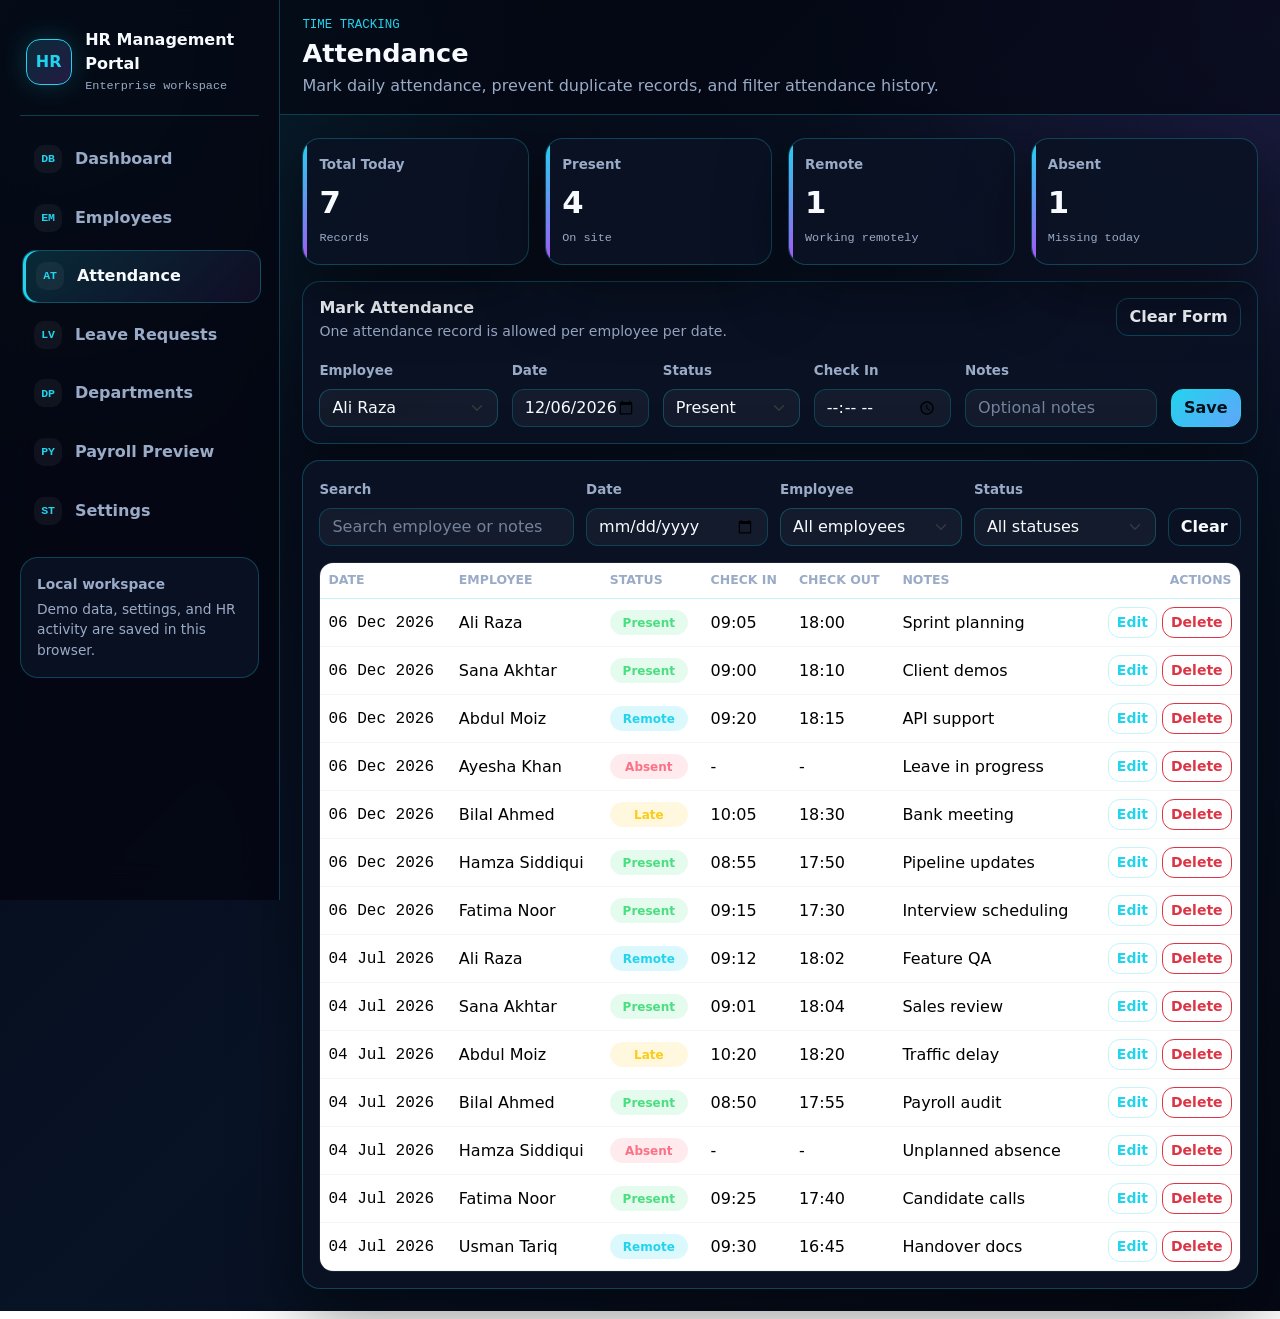
==== commit fc602ef4: "Add favicon Matches the shared cyan-on-navy monogram style used across the dev tool suite, with a di" ====
--- a/attendance.html
+++ b/attendance.html
@@ -4,6 +4,7 @@
     <meta charset="utf-8" />
     <meta name="viewport" content="width=device-width, initial-scale=1" />
     <title>Attendance | HR Management Portal</title>
+    <link rel="icon" type="image/svg+xml" href="assets/favicon.svg" />
     <meta name="description" content="A browser-based enterprise HR management portal with employees, attendance, leave requests, departments, payroll preview, dashboard analytics, dark mode, and localStorage persistence." />
     <link rel="canonical" href="https://fazal305.github.io/hr-management-portal/attendance.html" />
     <meta property="og:type" content="website" />
--- a/styles.css
+++ b/styles.css
@@ -333,6 +333,12 @@
   background: var(--card);
   box-shadow: var(--shadow);
 }
+
+.table-panel,
+.form-panel,
+.chart-panel {
+  min-width: 0;
+}
 .panel,
 .form-panel,
 .table-panel,
